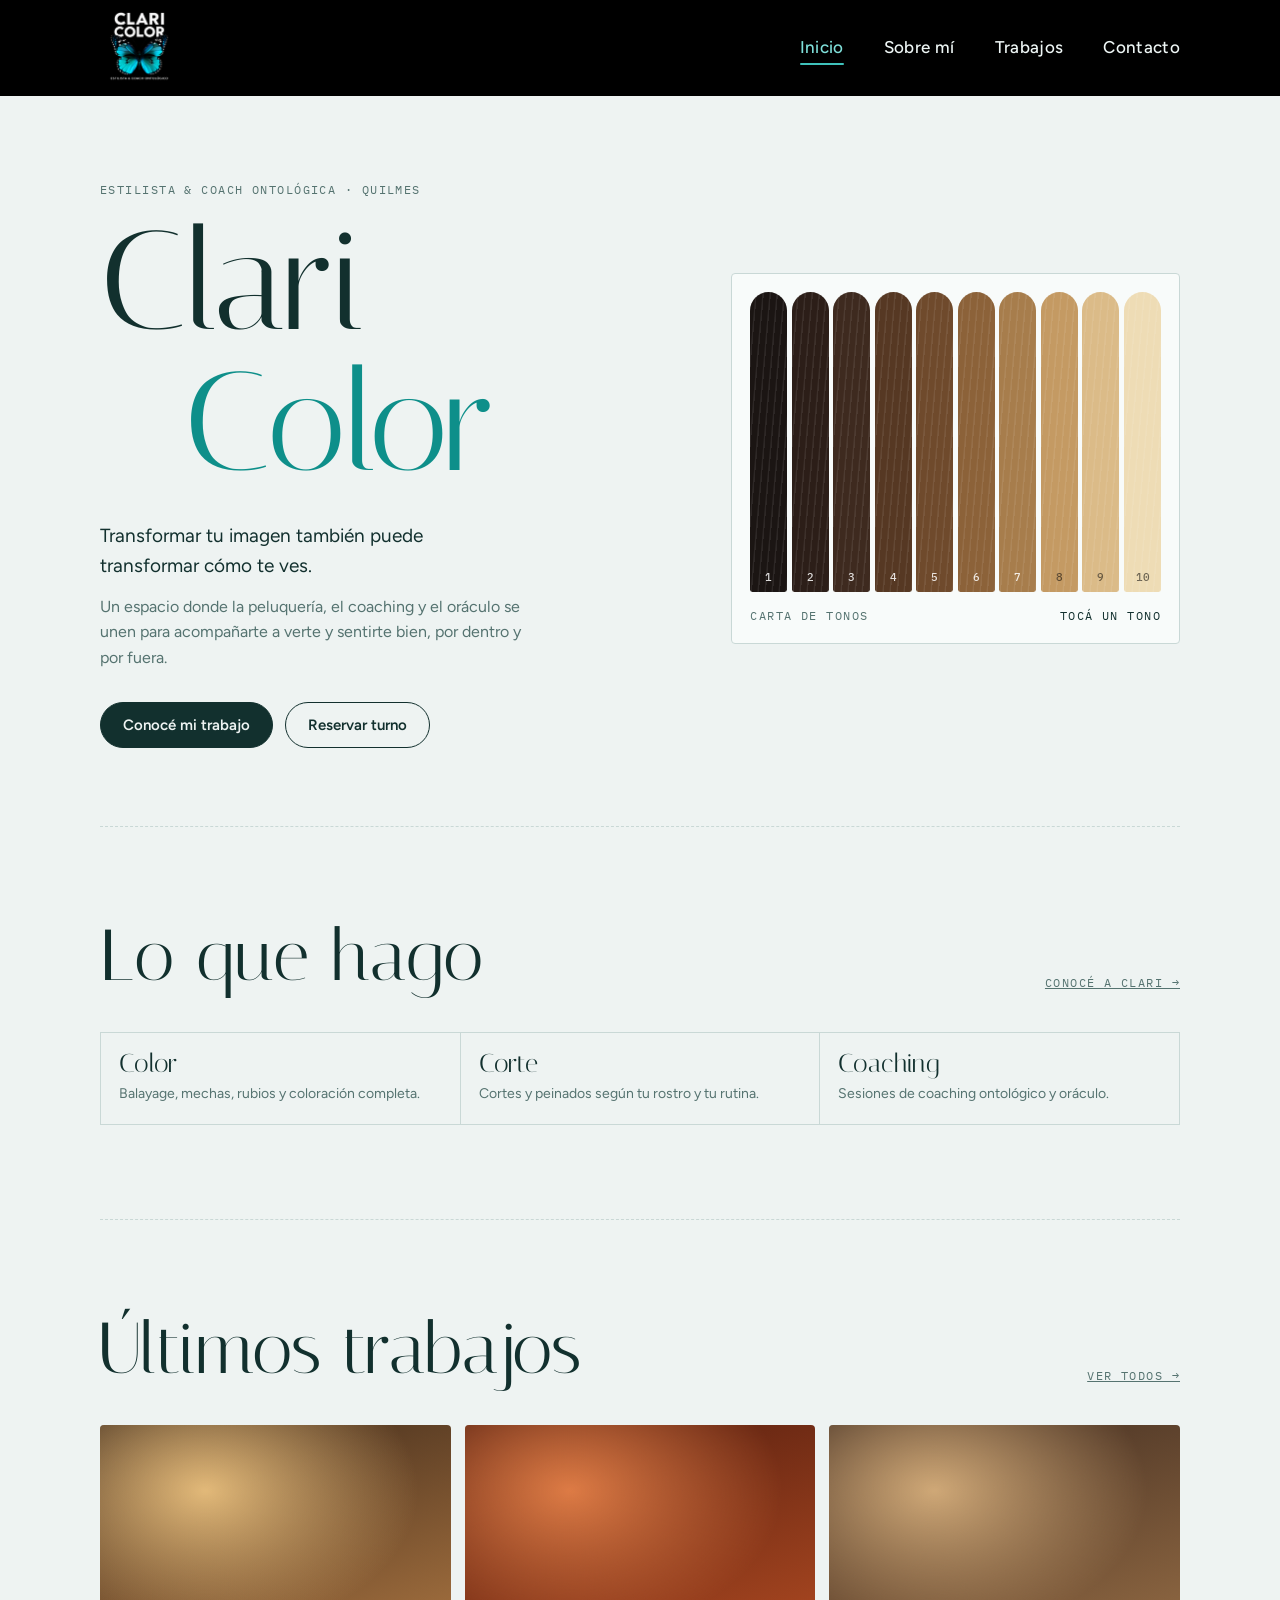
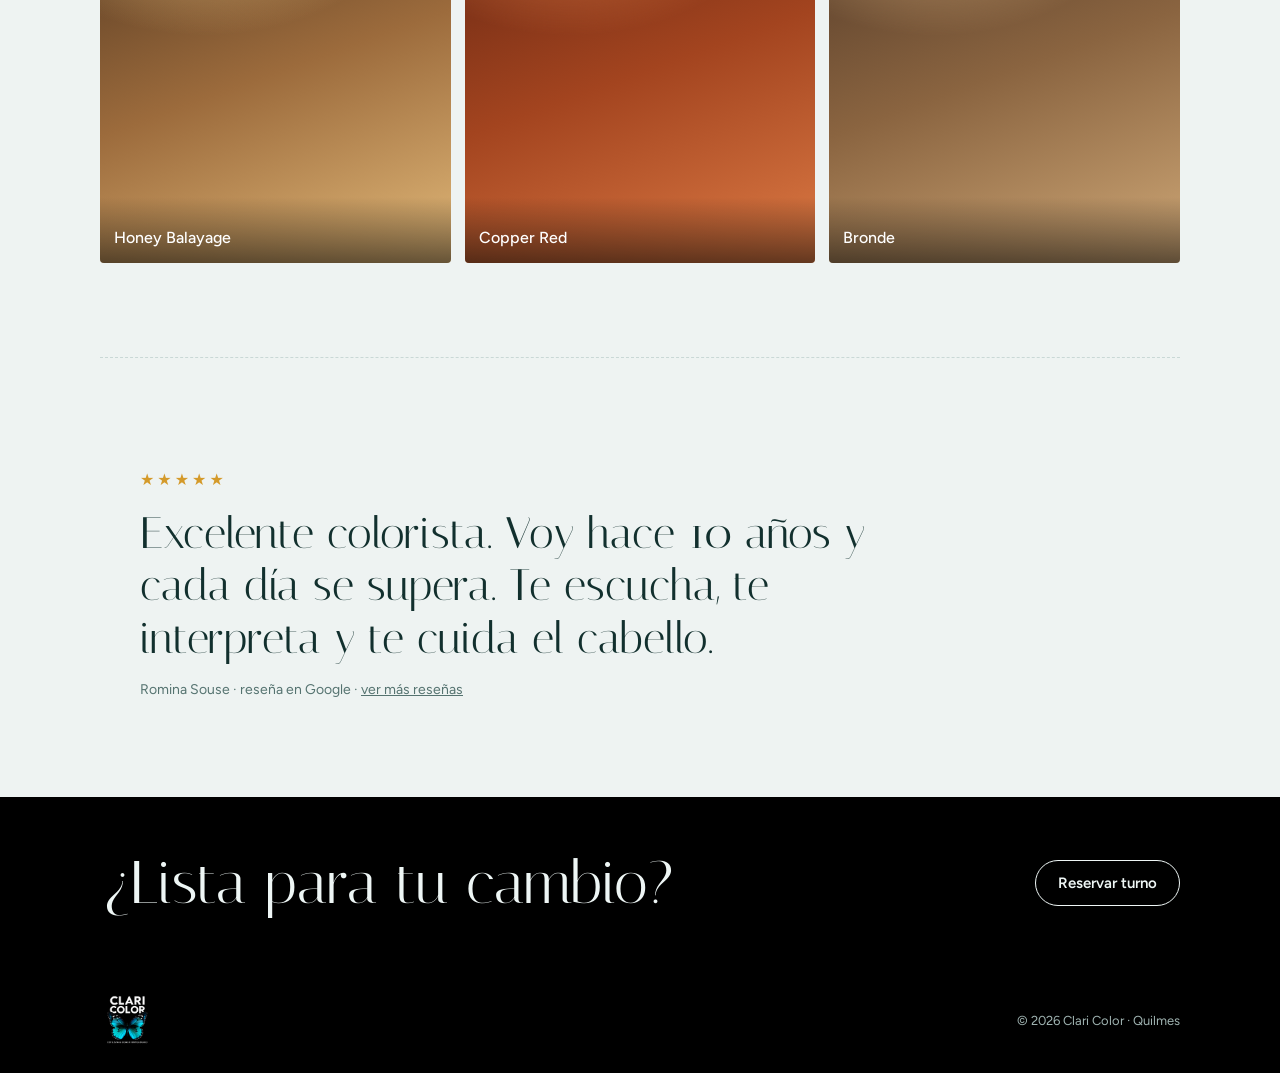
==== index.html @ fc28ff00 "Add files via upload" ====
<!doctype html>
<html lang="es">
<head>
<meta charset="utf-8">
<meta name="viewport" content="width=device-width, initial-scale=1, viewport-fit=cover">
<title>Clari Color | Estilista & coach ontológica</title>
<meta name="description" content="Clari Color, estilista y coach ontológica en Quilmes. Color, corte, peinado, coaching y oráculo.">
<link rel="icon" href="img/logo.png">
<link rel="preconnect" href="https://fonts.googleapis.com">
<link rel="stylesheet" href="https://fonts.googleapis.com/css2?family=Italiana&family=Figtree:wght@400;500;600&family=IBM+Plex+Mono:wght@400;500&display=swap">
<link rel="stylesheet" href="css/styles.css">
</head>
<body>
<header>
  <div class="wrap">
    <a class="brand" href="index.html"><img src="img/logo.png" alt="Clari Color · Estilista &amp; coach ontológico" width="320" height="325"></a>
    <nav aria-label="Principal">
      <ul id="menu" class="desk-nav">
        <li><a href="index.html" class="on" aria-current="page">Inicio</a></li>
        <li><a href="sobre-mi.html">Sobre mí</a></li>
        <li><a href="trabajos.html">Trabajos</a></li>
        <li><a href="contacto.html">Contacto</a></li>
      </ul>
    </nav>
    <a class="wa-top" href="https://wa.me/5491123456789" target="_blank" rel="noopener">Turnos</a>
  </div>
</header>
<nav class="tabbar" aria-label="Secciones">
  <a href="index.html" class="on" aria-current="page"><svg viewBox="0 0 24 24" aria-hidden="true"><path d="M3 10.5 12 3l9 7.5V20a1 1 0 0 1-1 1h-5v-6h-6v6H4a1 1 0 0 1-1-1z"/></svg><span>Inicio</span></a>
  <a href="sobre-mi.html"><svg viewBox="0 0 24 24" aria-hidden="true"><circle cx="12" cy="8" r="4"/><path d="M4 21c1.5-4 4.5-6 8-6s6.5 2 8 6"/></svg><span>Sobre mí</span></a>
  <a href="trabajos.html"><svg viewBox="0 0 24 24" aria-hidden="true"><rect x="3" y="3" width="7.5" height="9" rx="1.5"/><rect x="13.5" y="3" width="7.5" height="5.5" rx="1.5"/><rect x="3" y="15" width="7.5" height="6" rx="1.5"/><rect x="13.5" y="11.5" width="7.5" height="9.5" rx="1.5"/></svg><span>Trabajos</span></a>
  <a href="contacto.html"><svg viewBox="0 0 24 24" aria-hidden="true"><path d="M4 5h16a1 1 0 0 1 1 1v10a1 1 0 0 1-1 1H9l-5 4V6a1 1 0 0 1 1-1z"/></svg><span>Contacto</span></a>
</nav>

<main>
<section class="hero">
  <div class="wrap">
    <div>
      <p class="label">Estilista &amp; coach ontológica · Quilmes</p>
      <h1>Clari<span>Color</span></h1>
      <p class="lede">Transformar tu imagen también puede transformar cómo te ves.</p>
      <p class="sub">Un espacio donde la peluquería, el coaching y el oráculo se unen para acompañarte a verte y sentirte bien, por dentro y por fuera.</p>
      <div class="actions">
        <a class="btn solid" href="trabajos.html">Conocé mi trabajo</a>
        <a class="btn" href="contacto.html">Reservar turno</a>
      </div>
    </div>
    <div class="fan">
      <figure>
        <div class="strip" id="strip"></div>
        <figcaption><span class="label">Carta de tonos</span><span class="label" id="tone">Tocá un tono</span></figcaption>
      </figure>
    </div>
  </div>
</section>

<div class="wrap"><div class="cut" aria-hidden="true"><svg viewBox="0 0 34 20" fill="none" stroke="currentColor" stroke-width="1.6" stroke-linecap="round"><g class="blade-a"><circle cx="4.5" cy="5" r="3.2"/><path d="M7.3 6.6 L33 13.5"/></g><g class="blade-b"><circle cx="4.5" cy="15" r="3.2"/><path d="M7.3 13.4 L33 6.5"/></g><circle cx="12" cy="10" r="1" fill="currentColor" stroke="none"/></svg></div></div>

<section class="sec">
  <div class="wrap">
    <div class="sec-head reveal"><h2>Lo que hago</h2><a class="label" href="sobre-mi.html">Conocé a Clari →</a></div>
    <div class="pillars reveal" style="margin-top:0">
      <div><h3>Color</h3><p>Balayage, mechas, rubios y coloración completa.</p></div>
      <div><h3>Corte</h3><p>Cortes y peinados según tu rostro y tu rutina.</p></div>
      <div><h3>Coaching</h3><p>Sesiones de coaching ontológico y oráculo.</p></div>
    </div>
  </div>
</section>

<div class="wrap"><div class="cut" aria-hidden="true"><svg viewBox="0 0 34 20" fill="none" stroke="currentColor" stroke-width="1.6" stroke-linecap="round"><g class="blade-a"><circle cx="4.5" cy="5" r="3.2"/><path d="M7.3 6.6 L33 13.5"/></g><g class="blade-b"><circle cx="4.5" cy="15" r="3.2"/><path d="M7.3 13.4 L33 6.5"/></g><circle cx="12" cy="10" r="1" fill="currentColor" stroke="none"/></svg></div></div>

<section class="sec">
  <div class="wrap">
    <div class="sec-head reveal"><h2>Últimos trabajos</h2><a class="label" href="trabajos.html">Ver todos →</a></div>
    <div class="teaser reveal" id="teaser"></div>
  </div>
</section>

<div class="wrap"><div class="cut" aria-hidden="true"><svg viewBox="0 0 34 20" fill="none" stroke="currentColor" stroke-width="1.6" stroke-linecap="round"><g class="blade-a"><circle cx="4.5" cy="5" r="3.2"/><path d="M7.3 6.6 L33 13.5"/></g><g class="blade-b"><circle cx="4.5" cy="15" r="3.2"/><path d="M7.3 13.4 L33 6.5"/></g><circle cx="12" cy="10" r="1" fill="currentColor" stroke="none"/></svg></div></div>

<section class="sec">
  <div class="wrap">
    <figure class="quote reveal">
      <span class="stars" aria-label="5 de 5">★★★★★</span>
      <blockquote>Excelente colorista. Voy hace 10 años y cada día se supera. Te escucha, te interpreta y te cuida el cabello.</blockquote>
      <figcaption>Romina Souse · reseña en Google · <a href="sobre-mi.html">ver más reseñas</a></figcaption>
    </figure>
  </div>
</section>

<section class="cta-band">
  <div class="wrap">
    <h2>¿Lista para tu cambio?</h2>
    <a class="btn" href="contacto.html">Reservar turno</a>
  </div>
</section>
</main>

<footer><div class="wrap"><img src="img/logo.png" alt="Clari Color" width="320" height="325"><span>© 2026 Clari Color · Quilmes</span></div></footer>

<script src="js/app.js"></script>
</body>
</html>
---- css/styles.css ----
/* Clari Color — estilos del sitio
   Paleta y tipografías en :root. Modo oscuro automático según el dispositivo. */
:root{
  --bg:#EEF3F2; --paper:#F8FBFA; --ink:#12302E; --muted:#557370; --line:#C9D8D6;
  --accent:#0E8F8A; --accent-ink:#FFFFFF; --night:#000000; --on-night:#EEF6F5;
  --f-display:"Italiana","Didot","Bodoni 72",Georgia,serif;
  --f-body:"Figtree",system-ui,-apple-system,"Segoe UI",sans-serif;
  --f-mono:"IBM Plex Mono",ui-monospace,Menlo,monospace;
}
@media (prefers-color-scheme:dark){:root:not([data-theme="light"]){
  --bg:#0C1A19; --paper:#122423; --ink:#E4EFEE; --muted:#93AFAC; --line:#26403E;
  --accent:#3FC2BB; --accent-ink:#06201F; color-scheme:dark}}
:root[data-theme="dark"]{
  --bg:#0C1A19; --paper:#122423; --ink:#E4EFEE; --muted:#93AFAC; --line:#26403E;
  --accent:#3FC2BB; --accent-ink:#06201F; color-scheme:dark}

*{box-sizing:border-box}
html{scroll-behavior:smooth}
body{margin:0;background:var(--bg);color:var(--ink);font-family:var(--f-body);font-size:16px;line-height:1.6}
.wrap{max-width:1120px;margin:0 auto;padding-left:max(20px,env(safe-area-inset-left,0px));padding-right:max(20px,env(safe-area-inset-right,0px))}
a{color:inherit}
:focus-visible{outline:2px solid var(--accent);outline-offset:3px}
h1,h2,h3{font-family:var(--f-display);font-weight:400;text-wrap:balance;margin:0;line-height:1}
.label{font-family:var(--f-mono);font-size:12px;letter-spacing:.12em;text-transform:uppercase;color:var(--muted)}

/* header */
body::before{content:"";position:fixed;inset:0 0 auto;height:env(safe-area-inset-top,0px);z-index:10;background:var(--night)}
header{position:sticky;top:env(safe-area-inset-top,0px);z-index:9;background:var(--night);color:var(--on-night)}
header .wrap{display:flex;align-items:center;justify-content:space-between;gap:16px;padding-block:8px}
.brand{display:block;line-height:0}
.brand img{height:80px;width:auto;display:block}
/* menú de escritorio */
.desk-nav{display:flex;gap:40px;list-style:none;margin:0;padding:0}
.desk-nav a{text-decoration:none;font-size:17px;font-weight:500;letter-spacing:.02em;padding-block:8px;position:relative}
.desk-nav a::after{content:"";position:absolute;left:0;right:0;bottom:0;height:2px;border-radius:2px;background:#3FC2BB;transform:scaleX(0);transform-origin:left;transition:transform .3s}
.desk-nav a:hover::after,.desk-nav a.on::after{transform:scaleX(1)}
.desk-nav a.on{color:#7FE0DA}
.wa-top{display:none}

/* menú de celular: barra inferior tipo app */
.tabbar{display:none}
@media (max-width:760px){
  .desk-nav{display:none}
  .brand img{height:58px}
  .wa-top{display:inline-flex;align-items:center;gap:6px;font:600 13px var(--f-body);text-decoration:none;color:#06201F;background:#3FC2BB;padding:9px 16px;border-radius:99px}
  .wa-top:active{transform:scale(.96)}
  .tabbar{display:grid;grid-template-columns:repeat(4,1fr);position:fixed;z-index:20;
    left:max(12px,env(safe-area-inset-left,0px));right:max(12px,env(safe-area-inset-right,0px));bottom:calc(10px + env(safe-area-inset-bottom,0px));
    background:rgba(8,14,14,.88);backdrop-filter:blur(14px) saturate(140%);-webkit-backdrop-filter:blur(14px) saturate(140%);
    border:1px solid rgba(255,255,255,.08);border-radius:22px;padding:6px;box-shadow:0 12px 30px -10px rgba(0,0,0,.45)}
  .tabbar a{display:flex;flex-direction:column;align-items:center;gap:3px;padding:8px 2px 7px;border-radius:16px;text-decoration:none;color:#9DB3B1;font:500 11px var(--f-body);transition:color .25s,background .25s;-webkit-tap-highlight-color:transparent}
  .tabbar svg{width:23px;height:23px;fill:none;stroke:currentColor;stroke-width:1.7;stroke-linejoin:round;stroke-linecap:round;transition:transform .25s}
  .tabbar a.on{color:#7FE0DA;background:rgba(63,194,187,.14)}
  .tabbar a.on svg{transform:translateY(-1px)}
  .tabbar a:active svg{transform:scale(.88)}
  body{padding-bottom:calc(86px + env(safe-area-inset-bottom,0px))}
  footer{margin-bottom:0}
}

/* hero */
.hero .wrap{display:grid;grid-template-columns:1.3fr 1fr;gap:48px;align-items:center;padding-block:72px 64px}
.hero h1{font-size:clamp(64px,11vw,148px);letter-spacing:-.01em}
.hero h1 span{display:block;padding-left:.6em;
  background:linear-gradient(90deg,var(--accent) 0 40%,#6f4a2c 48%,#c49a63 54%,#eedcb5 58%,var(--accent) 66%);
  background-size:300% 100%;background-position:100% 0;-webkit-background-clip:text;background-clip:text;color:transparent;
  animation:dye 7s ease-in-out 1s infinite}
@keyframes dye{0%,30%{background-position:100% 0}60%,100%{background-position:0 0}}
.hero .lede{max-width:34ch;font-size:19px;margin:28px 0 0}
.hero .sub{max-width:44ch;color:var(--muted);margin:12px 0 32px}
.actions{display:flex;flex-wrap:wrap;gap:12px}
.btn{position:relative;overflow:hidden;isolation:isolate;display:inline-flex;align-items:center;gap:8px;text-decoration:none;font:600 15px var(--f-body);padding:13px 22px;border-radius:99px;border:1px solid var(--ink);color:var(--ink);background:transparent;cursor:pointer;transition:color .3s,border-color .3s}
.btn::before{content:"";position:absolute;inset:0;z-index:-1;background:var(--accent);transform:scaleX(0);transform-origin:left;transition:transform .4s cubic-bezier(.7,0,.2,1)}
.btn:hover{color:var(--accent-ink);border-color:var(--accent)}
.btn:hover::before{transform:scaleX(1)}
.btn.solid{background:var(--ink);color:var(--bg)}

.fan{min-width:0}
.fan figure{margin:0;background:var(--paper);border:1px solid var(--line);border-radius:4px;padding:18px}
.strip{display:grid;grid-template-columns:repeat(10,1fr);gap:4px;height:300px;align-items:end}
.strip button{all:unset;height:100%;border-radius:30px 30px 4px 4px;position:relative;cursor:pointer;transform-origin:bottom;
  animation:grow .9s cubic-bezier(.2,.8,.2,1) both;transition:transform .3s,filter .3s}
.strip button:nth-child(1){animation-delay:.05s}.strip button:nth-child(2){animation-delay:.1s}.strip button:nth-child(3){animation-delay:.15s}
.strip button:nth-child(4){animation-delay:.2s}.strip button:nth-child(5){animation-delay:.25s}.strip button:nth-child(6){animation-delay:.3s}
.strip button:nth-child(7){animation-delay:.35s}.strip button:nth-child(8){animation-delay:.4s}.strip button:nth-child(9){animation-delay:.45s}
.strip button:nth-child(10){animation-delay:.5s}
@keyframes grow{from{transform:scaleY(.15);opacity:.4}}
.strip button::after{content:"";position:absolute;inset:0;border-radius:inherit;background:repeating-linear-gradient(95deg,transparent 0 5px,rgba(255,255,255,.08) 6px 7px)}
.strip button:hover,.strip button[aria-pressed="true"]{transform:translateY(-10px)}
.strip button:focus-visible{outline:2px solid var(--accent);outline-offset:3px}
.strip b{position:absolute;bottom:8px;left:0;right:0;text-align:center;font:500 11px var(--f-mono);color:rgba(255,255,255,.85)}
.strip button:nth-child(n+8) b{color:rgba(0,0,0,.55)}
.fan figcaption{display:flex;justify-content:space-between;gap:8px;margin-top:14px}
#tone{color:var(--ink);transition:opacity .2s}
@media (max-width:860px){.hero .wrap{grid-template-columns:1fr;padding-block:48px}.strip{height:180px}}

/* corte con tijera */
.cut{position:relative;height:28px;margin-block:0;overflow:hidden}
.cut::before{content:"";position:absolute;left:0;right:0;top:50%;border-top:1.5px dashed var(--line)}
.cut svg{position:absolute;top:50%;left:-40px;width:34px;height:20px;margin-top:-10px;color:var(--ink)}
.cut.go svg{animation:snip 3.2s cubic-bezier(.45,.05,.55,.95) forwards}
.cut .blade-a{transform-origin:12px 10px;animation:open .35s ease-in-out infinite alternate}
.cut .blade-b{transform-origin:12px 10px;animation:close .35s ease-in-out infinite alternate}
@keyframes snip{to{left:calc(100% + 10px)}}
@keyframes open{from{transform:rotate(-14deg)}to{transform:rotate(0)}}
@keyframes close{from{transform:rotate(14deg)}to{transform:rotate(0)}}

/* secciones */
section{scroll-margin-top:100px}
.sec{padding-block:80px}
.sec-head{display:flex;justify-content:space-between;align-items:end;gap:24px;flex-wrap:wrap;margin-bottom:40px}
.sec-head h2{font-size:clamp(44px,6vw,72px)}
@supports (animation-timeline:view()){
  .reveal{animation:show linear both;animation-timeline:view();animation-range:entry 0% entry 50%}
  @keyframes show{from{opacity:.3;transform:translateY(30px)}}
}

/* sobre mí */
.about{display:grid;grid-template-columns:minmax(0,.9fr) minmax(0,1.1fr);gap:56px;align-items:start}
.portrait{aspect-ratio:4/5;max-width:100%;border-radius:220px 220px 4px 4px;overflow:hidden;position:relative;background:
  radial-gradient(120% 80% at 30% 20%,#E9C9A0 0%,#B8875A 35%,#5B3A26 70%,#2A1B14 100%)}
.portrait::after{content:"";position:absolute;inset:0;background:linear-gradient(115deg,transparent 35%,rgba(255,255,255,.25) 50%,transparent 65%);transform:translateX(-100%);animation:sheen 7s ease-in-out infinite}
@keyframes sheen{35%,100%{transform:translateX(100%)}}
.portrait span{position:absolute;z-index:1;bottom:16px;left:16px;right:16px;font:500 12px var(--f-mono);color:#fff;background:rgba(0,0,0,.35);padding:8px 10px;border-radius:4px}
.about p{margin:0 0 18px;max-width:58ch}
.about .big{font-family:var(--f-display);font-size:clamp(28px,3.2vw,38px);line-height:1.2;margin-bottom:28px}
.pillars{display:grid;grid-template-columns:repeat(3,minmax(0,1fr));gap:1px;background:var(--line);border:1px solid var(--line);margin-top:32px}
.pillars div{background:var(--bg);padding:18px;transition:background .3s}
.pillars div:hover{background:var(--paper)}
.pillars h3{font-size:26px;margin-bottom:6px}
.pillars p{font-size:14px;color:var(--muted);margin:0}
@media (max-width:860px){.about{grid-template-columns:1fr}.portrait{max-width:380px}}
@media (max-width:560px){.pillars{grid-template-columns:1fr}}

.reviews{display:grid;grid-template-columns:repeat(3,minmax(0,1fr));gap:1px;background:var(--line);border:1px solid var(--line);margin-top:64px}
.reviews figure{margin:0;background:var(--bg);padding:22px;display:flex;flex-direction:column;gap:12px}
.stars{color:#D49A2A;letter-spacing:3px}
.reviews blockquote{margin:0;font-family:var(--f-display);font-size:21px;line-height:1.35;flex:1}
.reviews figcaption{font-size:13px;color:var(--muted)}
.reviews figcaption b{color:var(--ink);font-weight:600}
.rv-link{display:inline-block;margin-top:14px;font-size:14px;font-weight:600}
@media (max-width:860px){.reviews{grid-template-columns:1fr}}

/* galería */
.filters{display:flex;flex-wrap:wrap;gap:8px}
.filters button{font:500 14px var(--f-body);color:var(--ink);background:none;border:1px solid var(--line);padding:8px 16px;border-radius:99px;cursor:pointer;transition:background .25s,color .25s}
.filters button[aria-pressed="true"]{background:var(--ink);color:var(--bg);border-color:var(--ink)}
.grid{columns:3 260px;column-gap:14px}
.item{break-inside:avoid;margin:0 0 14px;cursor:zoom-in;position:relative;border-radius:4px;overflow:hidden;display:block;width:100%;border:0;padding:0;background:none;text-align:left;color:#fff;font:inherit;animation:pop .45s ease-out both}
@keyframes pop{from{opacity:0;transform:translateY(12px)}}
.item .ph{width:100%;display:block;transition:transform .6s}
.item::before{content:"";position:absolute;inset:0;z-index:1;background:linear-gradient(115deg,transparent 30%,rgba(255,255,255,.3) 50%,transparent 70%);transform:translateX(-120%);transition:transform .9s}
.item:hover::before{transform:translateX(120%)}
.item:hover .ph{transform:scale(1.04)}
.item .tag{position:absolute;z-index:2;left:0;right:0;bottom:0;padding:28px 14px 12px;background:linear-gradient(transparent,rgba(0,0,0,.55));display:flex;justify-content:space-between;gap:8px;font-size:14px;font-weight:500}
.item .tag em{font:400 11px var(--f-mono);font-style:normal;opacity:.85;align-self:end;white-space:nowrap}
.note{margin-top:20px;font-size:13px;color:var(--muted)}

dialog{border:0;padding:0;background:transparent;max-width:min(92vw,680px);width:100%;color:#fff}
dialog::backdrop{background:rgba(5,15,14,.85)}
dialog .ph{width:100%;aspect-ratio:4/5;max-height:76vh;border-radius:4px}
dialog .cap{display:flex;justify-content:space-between;align-items:center;gap:12px;padding-top:12px;flex-wrap:wrap}
dialog .ctl{display:flex;gap:8px}
dialog button{background:#fff;color:#12302E;border:0;border-radius:99px;padding:8px 16px;font:600 14px var(--f-body);cursor:pointer}

/* contacto */
.contact{display:grid;grid-template-columns:minmax(0,1fr) minmax(0,1fr);gap:48px}
.card{background:var(--paper);border:1px solid var(--line);border-radius:4px;padding:28px}
.row{display:grid;grid-template-columns:110px minmax(0,1fr);gap:16px;padding-block:16px;border-bottom:1px solid var(--line);transition:padding-left .3s}
.row:hover{padding-left:6px}
.row:last-child{border-bottom:0}
.row a,.row span:last-child{font-weight:500;overflow-wrap:anywhere}
form{display:grid;gap:14px}
label{display:grid;gap:6px;font-size:14px;font-weight:500}
input,select,textarea{font:16px var(--f-body);color:var(--ink);background:var(--bg);border:1px solid var(--line);border-radius:4px;padding:12px}
input:focus,select:focus,textarea:focus{outline:none;border-color:var(--accent)}
textarea{min-height:110px;resize:vertical}
form .btn{justify-self:start}
@media (max-width:860px){.contact{grid-template-columns:1fr}}
@media (max-width:420px){.row{grid-template-columns:1fr;gap:2px}}

footer{background:var(--night);color:#9fb3b1}
footer .wrap{display:flex;justify-content:space-between;align-items:center;flex-wrap:wrap;gap:12px;padding-block:24px;font-size:13px}
footer img{height:56px;width:auto}

@media (prefers-reduced-motion:reduce){
  html{scroll-behavior:auto}
  *,*::before,*::after{animation:none!important;transition:none!important}
  .cut svg{display:none}
}

/* encabezado de páginas internas */
.page-head .wrap{padding-block:64px 8px}
.page-head h1{font-size:clamp(56px,9vw,120px);margin-top:10px}
.page-head p{max-width:52ch;color:var(--muted);font-size:18px;margin:18px 0 0}

/* inicio: adelantos */
.teaser{display:grid;grid-template-columns:repeat(3,minmax(0,1fr));gap:14px}
.teaser a{position:relative;display:block;border-radius:4px;overflow:hidden;aspect-ratio:4/5;color:#fff;text-decoration:none}
.teaser a .ph{position:absolute;inset:0;transition:transform .6s}
.teaser a:hover .ph{transform:scale(1.04)}
.teaser a .tag{position:absolute;left:0;right:0;bottom:0;padding:28px 14px 12px;background:linear-gradient(transparent,rgba(0,0,0,.55));font-weight:500}
.more{display:inline-block;margin-top:18px;font-weight:600}
.quote{max-width:820px}
.quote blockquote{margin:14px 0;font-family:var(--f-display);font-size:clamp(28px,3.6vw,44px);line-height:1.2}
.quote figcaption{color:var(--muted);font-size:14px}
.cta-band{background:var(--night);color:var(--on-night)}
.cta-band .wrap{display:flex;justify-content:space-between;align-items:center;gap:24px;flex-wrap:wrap;padding-block:56px}
.cta-band h2{font-size:clamp(36px,5vw,60px)}
.cta-band .btn{border-color:var(--on-night);color:var(--on-night)}
.cta-band .btn:hover{color:#06201F;border-color:#3FC2BB}
.cta-band .btn::before{background:#3FC2BB}
@media (max-width:760px){.teaser{grid-template-columns:1fr 1fr}.teaser a:nth-child(3){display:none}}
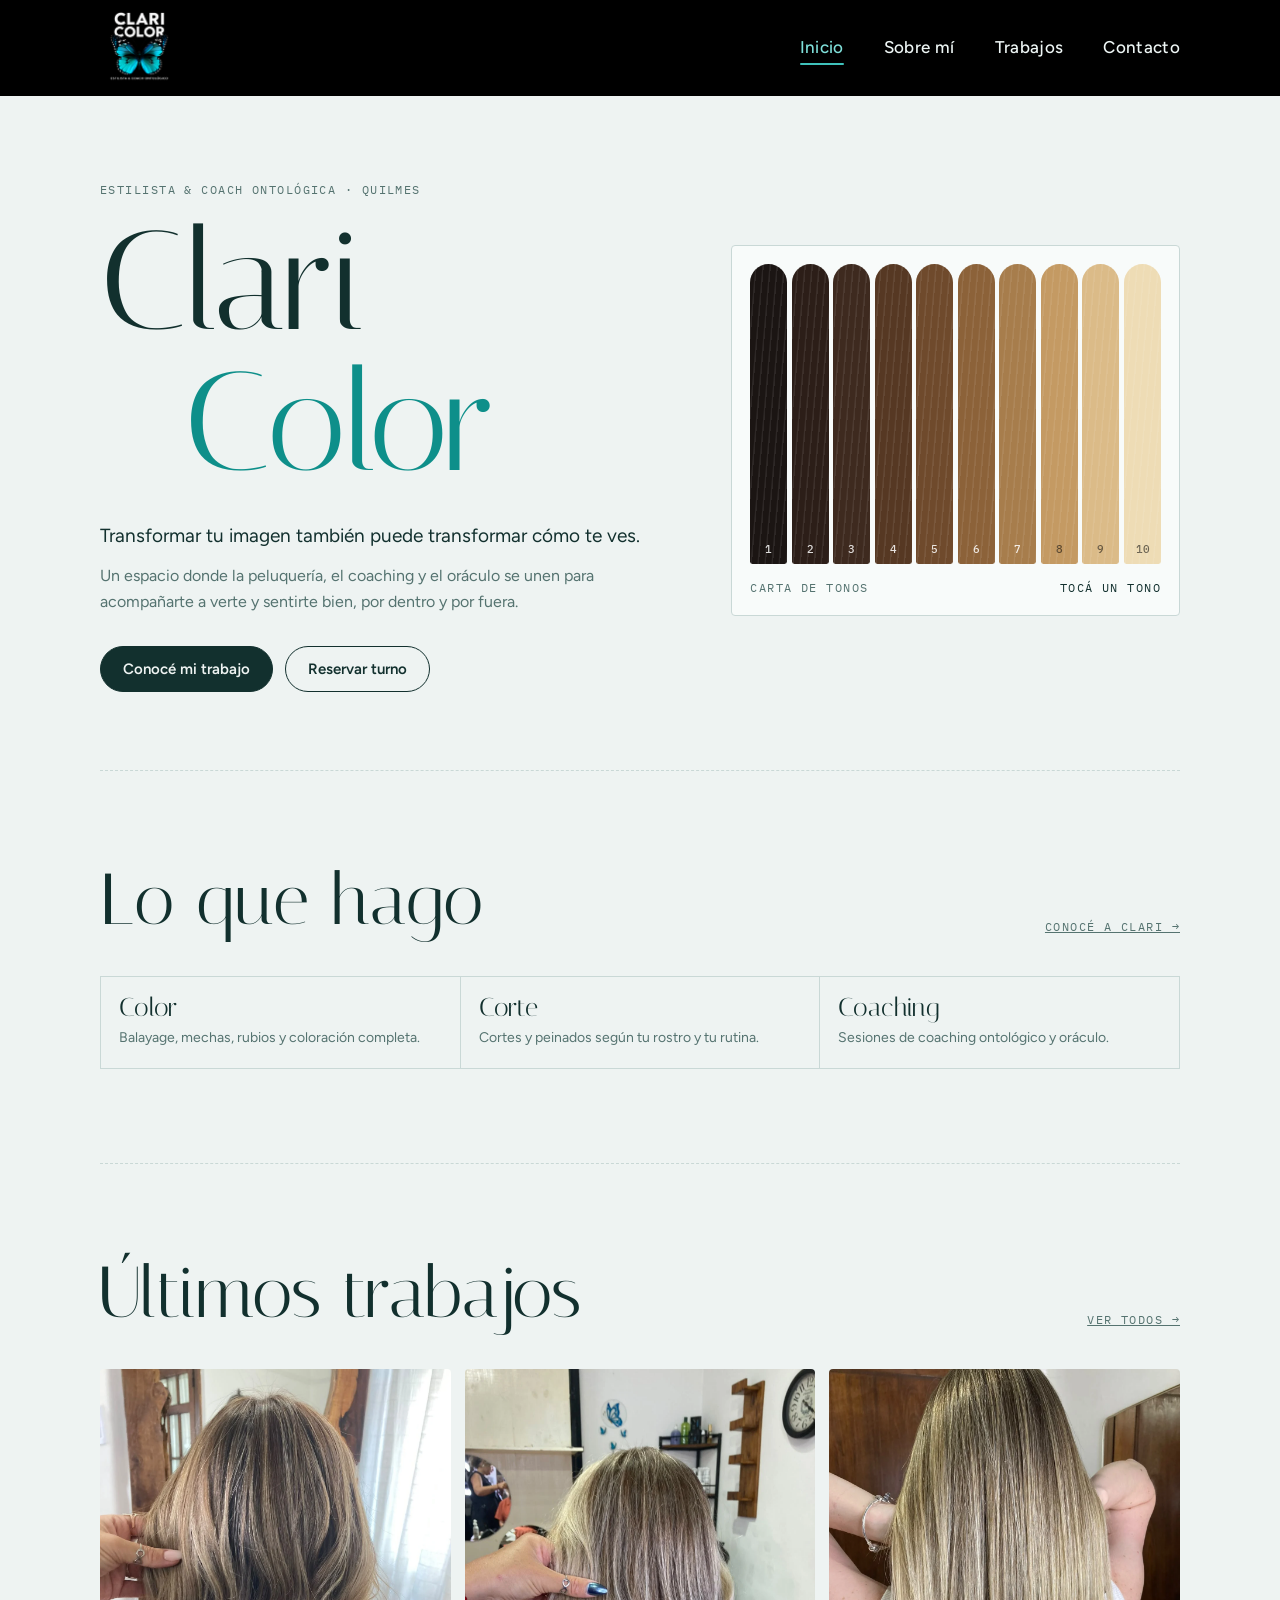
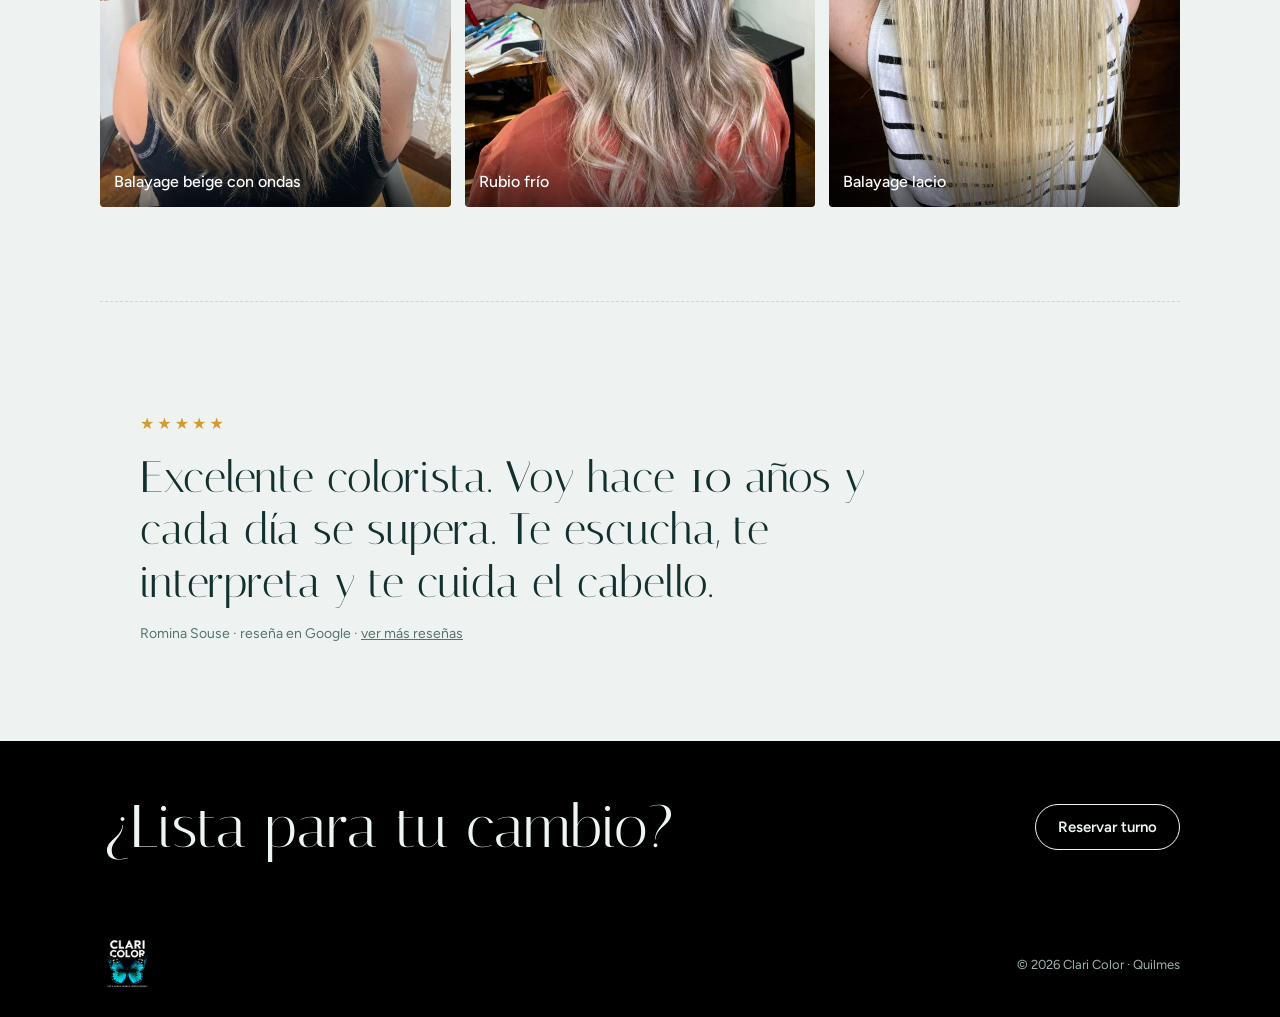
==== commit bef9698f: "Add files via upload" ====
--- a/index.html
+++ b/index.html
@@ -22,7 +22,7 @@
         <li><a href="contacto.html">Contacto</a></li>
       </ul>
     </nav>
-    <a class="wa-top" href="https://wa.me/5491123456789" target="_blank" rel="noopener">Turnos</a>
+    <a class="wa-top" data-wa href="https://wa.me/5491123456789" target="_blank" rel="noopener">Turnos</a>
   </div>
 </header>
 <nav class="tabbar" aria-label="Secciones">
@@ -36,13 +36,13 @@
 <section class="hero">
   <div class="wrap">
     <div>
-      <p class="label">Estilista &amp; coach ontológica · Quilmes</p>
+      <p class="label" data-c="inicio.etiqueta">Estilista &amp; coach ontológica · Quilmes</p>
       <h1>Clari<span>Color</span></h1>
-      <p class="lede">Transformar tu imagen también puede transformar cómo te ves.</p>
-      <p class="sub">Un espacio donde la peluquería, el coaching y el oráculo se unen para acompañarte a verte y sentirte bien, por dentro y por fuera.</p>
+      <p class="lede" data-c="inicio.frase">Transformar tu imagen también puede transformar cómo te ves.</p>
+      <p class="sub" data-c="inicio.texto">Un espacio donde la peluquería, el coaching y el oráculo se unen para acompañarte a verte y sentirte bien, por dentro y por fuera.</p>
       <div class="actions">
-        <a class="btn solid" href="trabajos.html">Conocé mi trabajo</a>
-        <a class="btn" href="contacto.html">Reservar turno</a>
+        <a class="btn solid" href="trabajos.html" data-c="inicio.boton1">Conocé mi trabajo</a>
+        <a class="btn" href="contacto.html" data-c="inicio.boton2">Reservar turno</a>
       </div>
     </div>
     <div class="fan">
@@ -58,8 +58,8 @@
 
 <section class="sec">
   <div class="wrap">
-    <div class="sec-head reveal"><h2>Lo que hago</h2><a class="label" href="sobre-mi.html">Conocé a Clari →</a></div>
-    <div class="pillars reveal" style="margin-top:0">
+    <div class="sec-head reveal"><h2 data-c="inicio.titulo_servicios">Lo que hago</h2><a class="label" href="sobre-mi.html">Conocé a Clari →</a></div>
+    <div class="pillars reveal" style="margin-top:0" data-list="servicios">
       <div><h3>Color</h3><p>Balayage, mechas, rubios y coloración completa.</p></div>
       <div><h3>Corte</h3><p>Cortes y peinados según tu rostro y tu rutina.</p></div>
       <div><h3>Coaching</h3><p>Sesiones de coaching ontológico y oráculo.</p></div>
@@ -71,7 +71,7 @@
 
 <section class="sec">
   <div class="wrap">
-    <div class="sec-head reveal"><h2>Últimos trabajos</h2><a class="label" href="trabajos.html">Ver todos →</a></div>
+    <div class="sec-head reveal"><h2 data-c="inicio.titulo_trabajos">Últimos trabajos</h2><a class="label" href="trabajos.html">Ver todos →</a></div>
     <div class="teaser reveal" id="teaser"></div>
   </div>
 </section>
@@ -80,7 +80,7 @@
 
 <section class="sec">
   <div class="wrap">
-    <figure class="quote reveal">
+    <figure class="quote reveal" data-quote>
       <span class="stars" aria-label="5 de 5">★★★★★</span>
       <blockquote>Excelente colorista. Voy hace 10 años y cada día se supera. Te escucha, te interpreta y te cuida el cabello.</blockquote>
       <figcaption>Romina Souse · reseña en Google · <a href="sobre-mi.html">ver más reseñas</a></figcaption>
@@ -90,14 +90,15 @@
 
 <section class="cta-band">
   <div class="wrap">
-    <h2>¿Lista para tu cambio?</h2>
-    <a class="btn" href="contacto.html">Reservar turno</a>
+    <h2 data-c="cta.titulo">¿Lista para tu cambio?</h2>
+    <a class="btn" href="contacto.html" data-c="cta.boton">Reservar turno</a>
   </div>
 </section>
 </main>
 
 <footer><div class="wrap"><img src="img/logo.png" alt="Clari Color" width="320" height="325"><span>© 2026 Clari Color · Quilmes</span></div></footer>
 
+<script src="js/config.js"></script>
 <script src="js/app.js"></script>
 </body>
 </html>
--- a/css/styles.css
+++ b/css/styles.css
@@ -211,3 +211,21 @@
 .cta-band .btn::before{background:#3FC2BB}
 @media (max-width:760px){.teaser{grid-template-columns:1fr 1fr}.teaser a:nth-child(3){display:none}}
 
+
+/* ---------- contenido editable: se acomoda solo ---------- */
+/* Columnas que se reparten según cuántos elementos cargue Anto */
+.pillars{grid-template-columns:repeat(auto-fit,minmax(min(100%,200px),1fr))}
+.reviews{grid-template-columns:repeat(auto-fit,minmax(min(100%,260px),1fr))}
+/* Palabras largas o links no rompen el ancho */
+h1,h2,h3,p,blockquote,figcaption,.row span,.row a,.tag{overflow-wrap:break-word}
+.hero .lede,.hero .sub,.page-head p{max-width:52ch}
+/* Fotos reales de trabajos */
+img.ph{width:100%;height:auto;display:block;object-fit:cover;background:var(--line)}
+.teaser a img.ph{position:absolute;inset:0;height:100%}
+#lb-ph{display:grid;place-items:center;overflow:hidden}
+#lb-ph img{max-width:100%;max-height:76vh;width:100%;height:100%;object-fit:contain}
+
+/* Galería en grilla: respeta el orden del panel (izquierda a derecha) y todas las fotos quedan parejas */
+.grid{columns:auto;display:grid;grid-template-columns:repeat(auto-fill,minmax(min(100%,250px),1fr));gap:16px}
+.grid .item{margin:0}
+.grid .item .ph{aspect-ratio:3/4!important;height:auto;object-fit:cover}
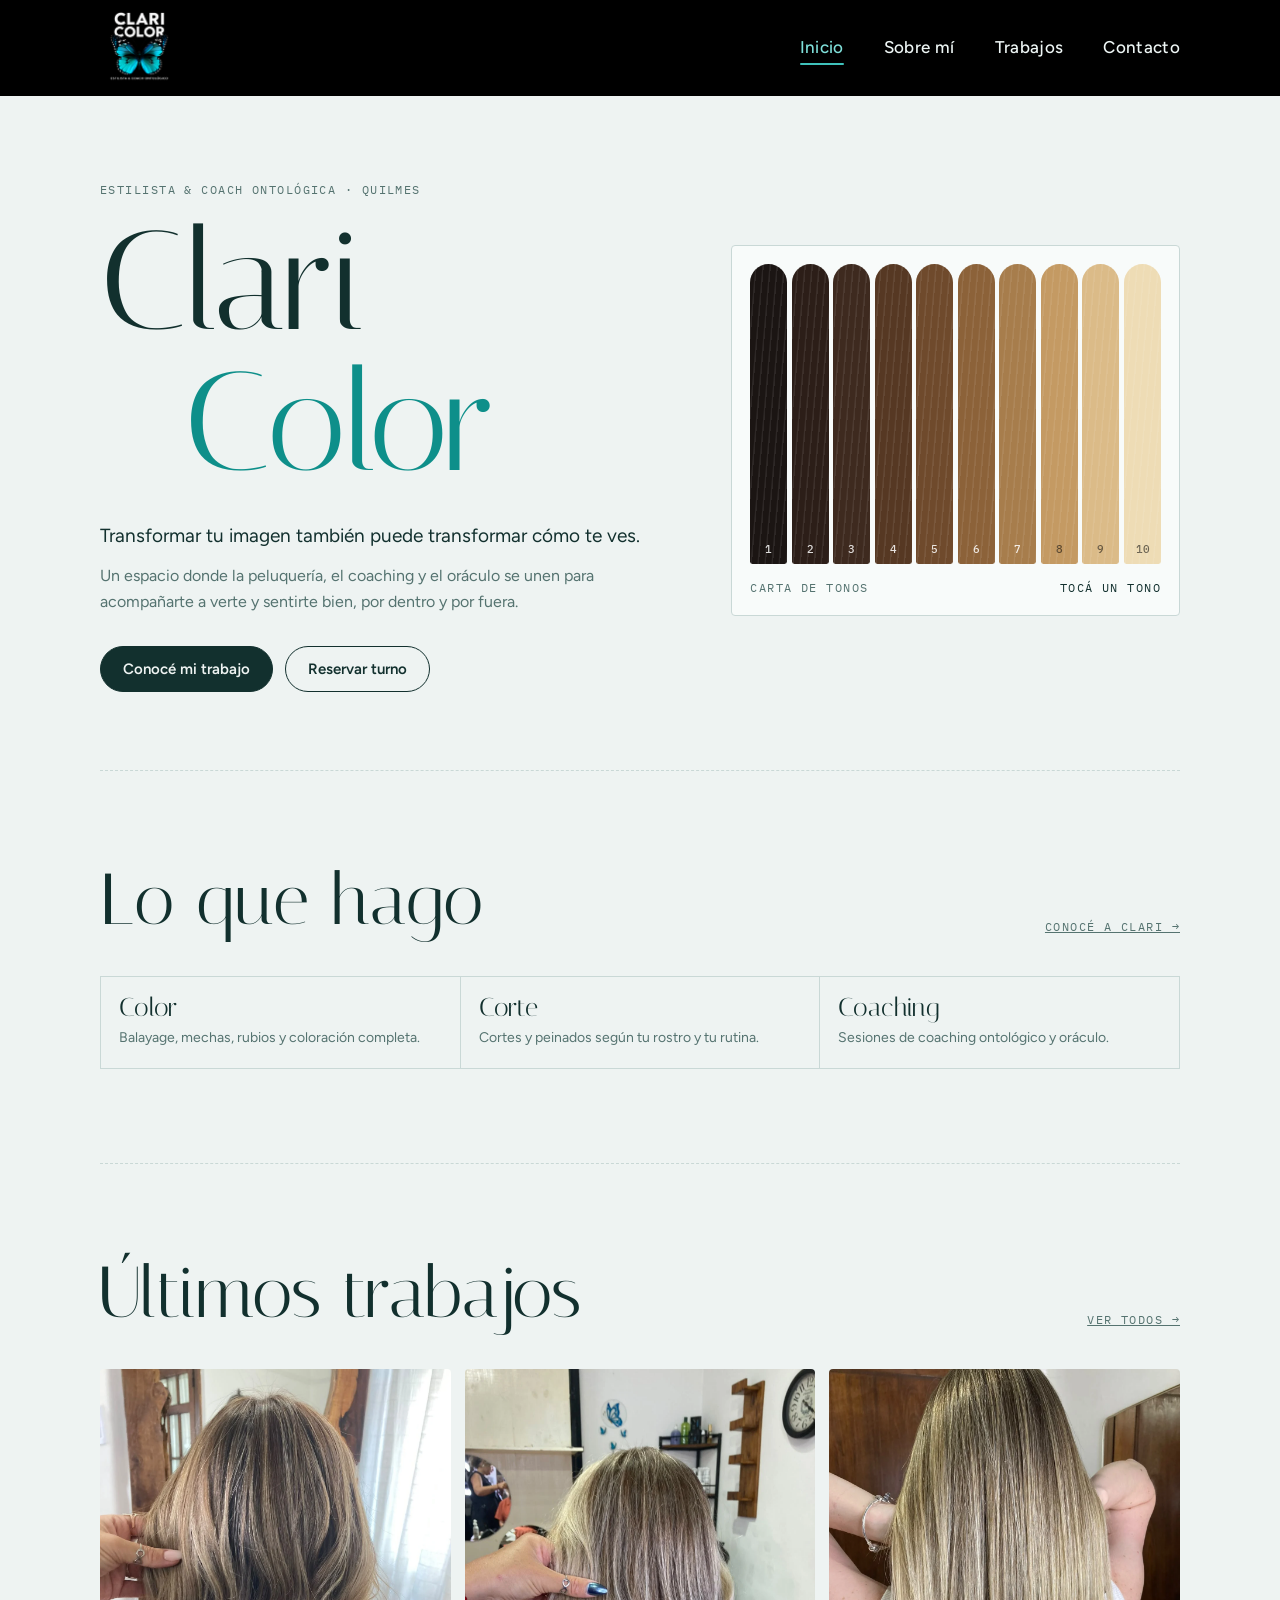
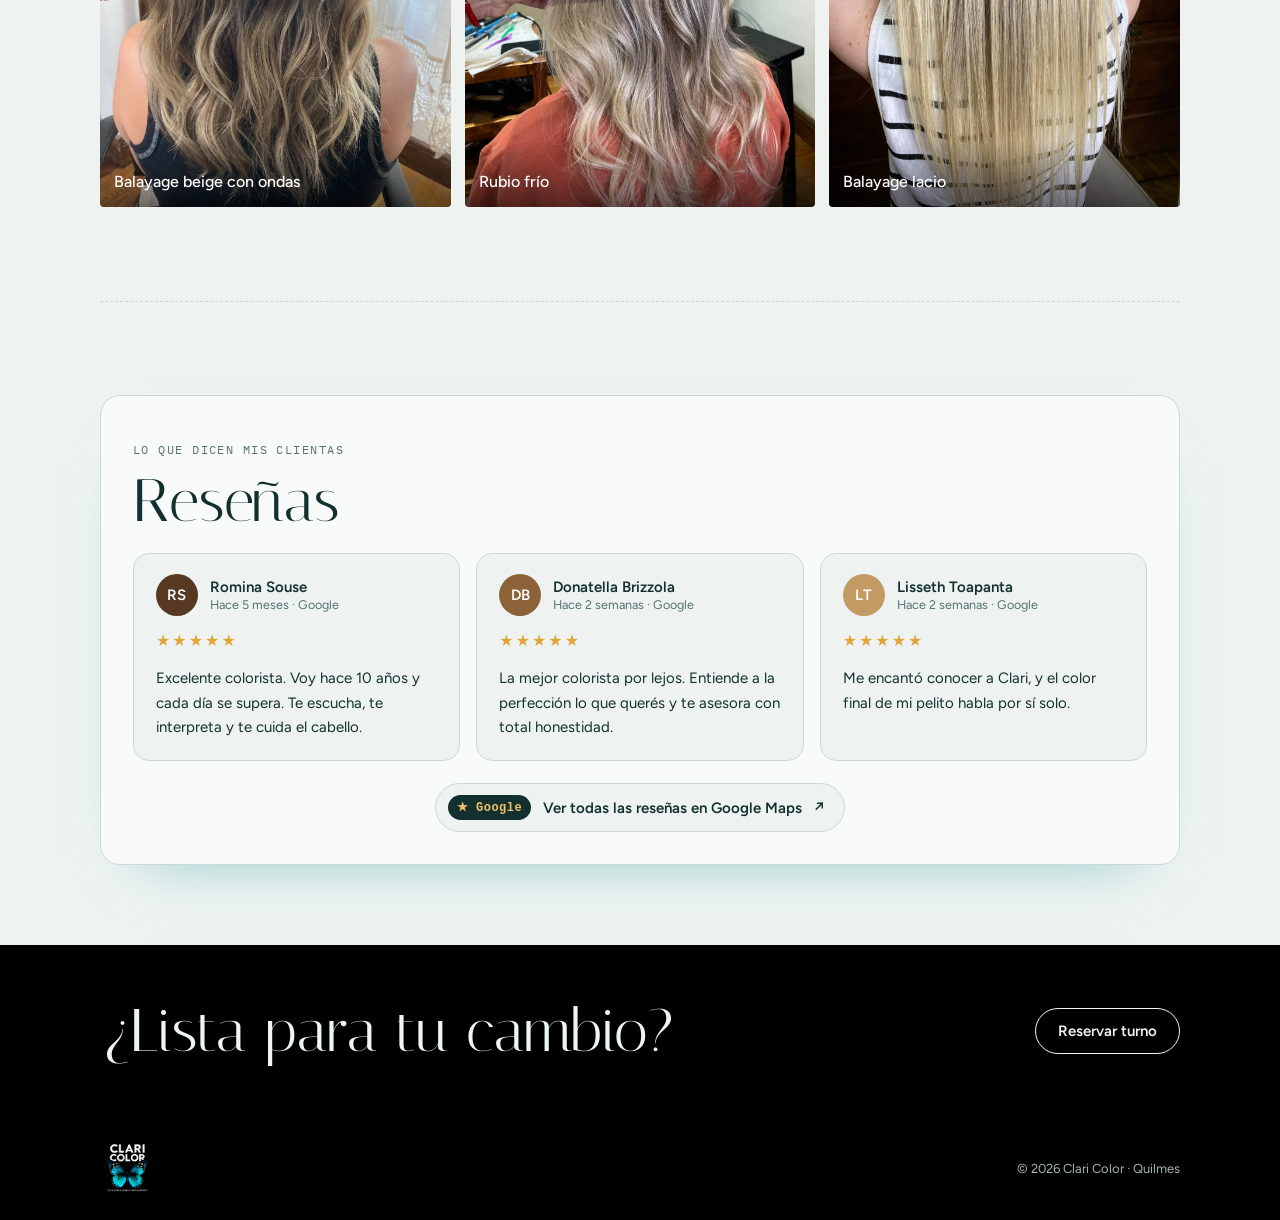
==== commit debfa9c0: "Add files via upload" ====
--- a/index.html
+++ b/index.html
@@ -80,11 +80,30 @@
 
 <section class="sec">
   <div class="wrap">
-    <figure class="quote reveal" data-quote>
-      <span class="stars" aria-label="5 de 5">★★★★★</span>
-      <blockquote>Excelente colorista. Voy hace 10 años y cada día se supera. Te escucha, te interpreta y te cuida el cabello.</blockquote>
-      <figcaption>Romina Souse · reseña en Google · <a href="sobre-mi.html">ver más reseñas</a></figcaption>
-    </figure>
+    <div class="rv-block reveal" data-resenas>
+      <div class="rv-top">
+        <div><p class="label" data-c="sobre.etiqueta_resenas">Lo que dicen mis clientas</p><h2 data-c="sobre.titulo_resenas">Reseñas</h2></div>
+        <div class="rv-nav"><button type="button" class="rv-prev" aria-label="Reseña anterior">←</button><button type="button" class="rv-next" aria-label="Reseña siguiente">→</button></div>
+      </div>
+      <div class="rv-track" data-list="resenas" tabindex="0" aria-label="Reseñas de clientas">
+        <article class="rv-card">
+          <div class="rv-head"><span class="rv-av" style="background:#563823">RS</span><span class="rv-who"><b>Romina Souse</b><small>Hace 5 meses · Google</small></span></div>
+          <span class="stars" role="img" aria-label="5 de 5 estrellas">★★★★★</span>
+          <p class="rv-txt">Excelente colorista. Voy hace 10 años y cada día se supera. Te escucha, te interpreta y te cuida el cabello.</p>
+        </article>
+        <article class="rv-card">
+          <div class="rv-head"><span class="rv-av" style="background:#8c6239">DB</span><span class="rv-who"><b>Donatella Brizzola</b><small>Hace 2 semanas · Google</small></span></div>
+          <span class="stars" role="img" aria-label="5 de 5 estrellas">★★★★★</span>
+          <p class="rv-txt">La mejor colorista por lejos. Entiende a la perfección lo que querés y te asesora con total honestidad.</p>
+        </article>
+        <article class="rv-card">
+          <div class="rv-head"><span class="rv-av" style="background:#c49a63">LT</span><span class="rv-who"><b>Lisseth Toapanta</b><small>Hace 2 semanas · Google</small></span></div>
+          <span class="stars" role="img" aria-label="5 de 5 estrellas">★★★★★</span>
+          <p class="rv-txt">Me encantó conocer a Clari, y el color final de mi pelito habla por sí solo.</p>
+        </article>
+      </div>
+      <a class="rv-google" href="https://www.google.com/maps/search/Peluquer%C3%ADa+ClariColor" target="_blank" rel="noopener"><span class="rv-pin" aria-hidden="true">★ Google</span>Ver todas las reseñas en Google Maps <span aria-hidden="true">↗</span></a>
+    </div>
   </div>
 </section>
 
--- a/css/styles.css
+++ b/css/styles.css
@@ -229,3 +229,36 @@
 .grid{columns:auto;display:grid;grid-template-columns:repeat(auto-fill,minmax(min(100%,250px),1fr));gap:16px}
 .grid .item{margin:0}
 .grid .item .ph{aspect-ratio:3/4!important;height:auto;object-fit:cover}
+
+/* ---------- reseñas estilo Google Maps (carrusel) ---------- */
+.rv-block{background:var(--paper);border:1px solid var(--line);border-radius:20px;padding:clamp(20px,3vw,32px);display:grid;gap:22px;box-shadow:0 30px 60px -45px color-mix(in srgb,var(--accent) 60%,transparent)}
+.rv-top{display:flex;justify-content:space-between;align-items:end;gap:16px;flex-wrap:wrap}
+.rv-top h2{font-size:clamp(40px,5vw,60px);margin-top:8px}
+.rv-nav{display:flex;gap:10px}
+.rv-nav button{width:48px;height:48px;border-radius:50%;border:1px solid var(--line);background:var(--bg);color:var(--ink);font-size:18px;cursor:pointer;transition:background .25s,color .25s,border-color .25s,transform .15s,opacity .25s}
+.rv-nav button:hover:not([disabled]){background:var(--accent);border-color:var(--accent);color:#fff}
+.rv-nav button:active:not([disabled]){transform:scale(.92)}
+.rv-nav button[disabled]{opacity:.35;cursor:default}
+.rv-track{display:grid;grid-auto-flow:column;grid-auto-columns:calc((100% - 32px) / 3);gap:16px;overflow-x:auto;scroll-snap-type:x mandatory;scroll-behavior:smooth;overscroll-behavior-x:contain;scrollbar-width:none;padding:4px 2px 8px;margin:-4px -2px -8px}
+.rv-track::-webkit-scrollbar{display:none}
+.rv-track:focus-visible{outline:2px solid var(--accent);outline-offset:4px;border-radius:12px}
+.rv-card{scroll-snap-align:start;background:var(--bg);border:1px solid var(--line);border-radius:16px;padding:20px 22px;display:flex;flex-direction:column;gap:12px;min-width:0;transition:transform .35s cubic-bezier(.2,.8,.2,1),box-shadow .35s,border-color .35s}
+.rv-card:hover{transform:translateY(-4px);border-color:color-mix(in srgb,var(--accent) 40%,var(--line));box-shadow:0 18px 36px -24px rgba(0,0,0,.35)}
+.rv-head{display:flex;align-items:center;gap:12px}
+.rv-av{flex:none;width:42px;height:42px;border-radius:50%;display:grid;place-items:center;color:#fff;font:600 15px var(--f-body);letter-spacing:.02em}
+.rv-who{display:grid;line-height:1.25;min-width:0}
+.rv-who b{font-weight:600;font-size:15px;overflow-wrap:break-word}
+.rv-who small{font-size:12.5px;color:var(--muted)}
+.rv-card .stars{color:#E0A63A;letter-spacing:2px;font-size:16px}
+.rv-txt{margin:0;font-size:15px;line-height:1.65;color:var(--ink);white-space:pre-line;display:-webkit-box;-webkit-line-clamp:6;-webkit-box-orient:vertical;overflow:hidden}
+.rv-card.abierta .rv-txt{-webkit-line-clamp:unset;display:block}
+.rv-more{align-self:start;background:none;border:0;padding:0;color:var(--accent);font:600 13.5px var(--f-body);cursor:pointer;text-decoration:underline;text-underline-offset:3px}
+.rv-google{justify-self:center;display:inline-flex;align-items:center;gap:12px;text-decoration:none;font-weight:600;font-size:15px;color:var(--ink);border:1px solid var(--line);background:var(--bg);padding:11px 20px 11px 12px;border-radius:99px;transition:border-color .25s,box-shadow .25s,transform .2s}
+.rv-google:hover{border-color:var(--accent);box-shadow:0 10px 24px -14px color-mix(in srgb,var(--accent) 80%,transparent);transform:translateY(-2px)}
+.rv-pin{white-space:nowrap;flex:none;background:var(--ink);color:#F3C163;font:600 12px var(--f-mono);padding:5px 9px;border-radius:99px;letter-spacing:.04em}
+.rv-dots{display:flex;justify-content:center;gap:6px;margin-top:-8px}
+.rv-dots i{width:7px;height:7px;border-radius:99px;background:var(--line);transition:width .3s,background .3s}
+.rv-dots i.on{width:22px;background:var(--accent)}
+@media (max-width:860px){.rv-track{grid-auto-columns:calc((100% - 16px) / 2)}}
+@media (max-width:560px){.rv-track{grid-auto-columns:86%}.rv-nav button{width:42px;height:42px}.rv-google{font-size:14px}}
+.rv-nav[hidden],.rv-dots:empty{display:none}
